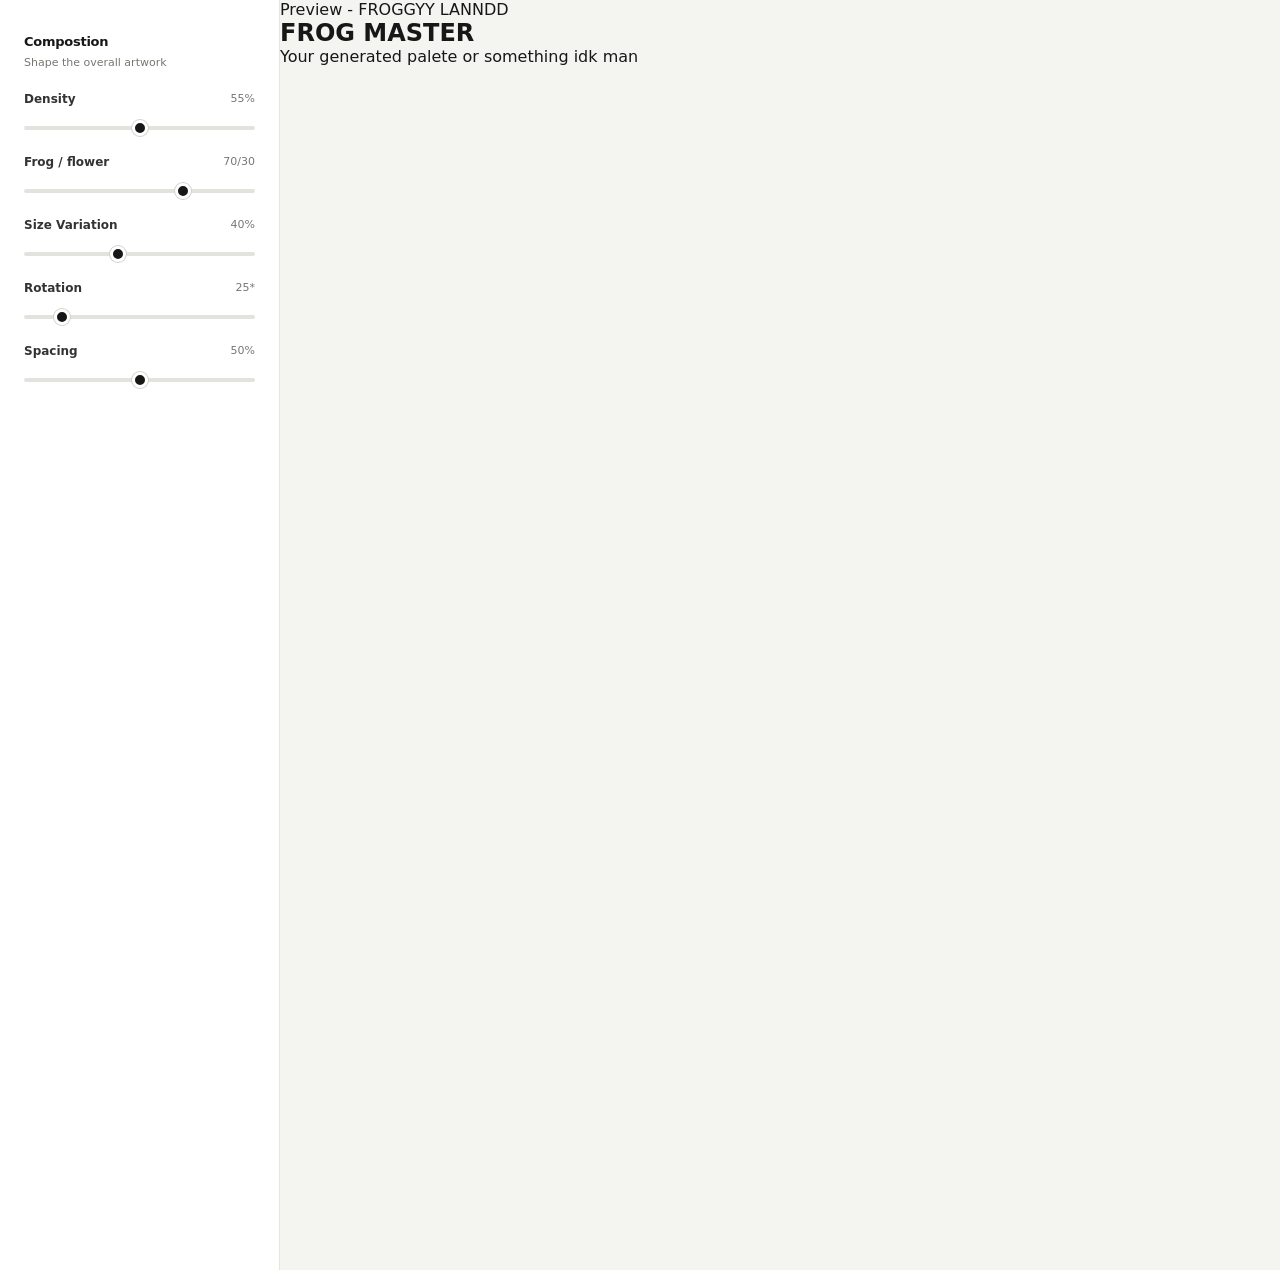
==== index.html @ 2e484131 "some basic ui for frog lala land" ====
<!DOCTYPE html>
<html land="en">
<head>
  <meta charset="UTF-8">
  <meta name="viewport" content="width=device-width, inital-scale=1.0">
  <title>Greeble - FROG ALALLA</title>
  <link rel="stylesheet" href="style.css">

</head>
<body>
  <div class="app">
    <main class="workspace">
      <aside class="sidebar sidebar-left">
        <div class="panel-section">
          <div class="section-heading">
            <h2>Compostion</h2>
            <p>Shape the overall artwork</p>
          </div>

          <div class="control">
            <div class="control-header">
              <label for="density">Density</label>
              <span id="densityValue">55%</span>
            </div>
            <input
              type="range"
              id="density"
              min="10"
              max="100"
              value="55">
          </div>
          <div class="control">
            <div class="control-header">
              <label for="motifRatio">Frog / flower</label>
              <span id="motifRatioValue">70/30</span>
            </div>
            <input
              type="range"
              id="motifRatio"
              min="0"
              max="100"
              value="70">
          </div>
          <div class="control">
            <div class="control-header">
              <label for="sizeVariation">Size Variation</label>
              <span id="sizeVariationValue">40%</span>
            </div>
            <input
              type="range"
              id="sizeVariation"
              min="0"
              max="100"
              value="40">
          </div>
          <div class="control">
            <div class="control-header">
              <label for="rotation">Rotation</label>
              <span id="rotationValue">25*</span>
            </div>
            <input
              type="range"
              id="rotation"
              min="0"
              max="180"
              value="25">
          </div>
          <div class="control">
            <div class="control-header">
              <label for="spacing">Spacing</label>
              <span id="spacingValue">50%</span>
            </div>
            <input
              type="range"
              id="spacing"
              min="0"
              max="100"
              value="50">
          </div>

        </div>
      </aside>

      <section class="canvas-area">
        <div class="canvas-header">
          <div class="canvas-title">
            <span class="eyeborw"> Preview - FROGGYY LANNDD</span>
            <h1 id="patternTitle"> FROG MASTER</h1>
            <p> Your generated palete or something idk man</p>
          </div>
        </div>

        <div class="canvas-wrapper">
          <div class="canvas-frame">
            <canvas 
              id="canvas"
              width="1200"
              height="1200">
            </canvas>
          </div>
        </div>
        
      </section>
    </main>
  </div>
</body>
</html>
---- style.css ----
* {
    box-sizing: border-box;
    margin: 0;
    padding: 0;
}
:root {
    --background: #f4f4f1;
    --surface: white;
    --surface-soft: #fafaf8;
    --border: #e6e6e0;
    --border-dark: #d5d5ce;
    --text: #171717;
    --muted: #777771;
    --subtle: #a2a29b;
    --radius-lg: 24px;
    --radius-md: 14px;
    --radius-sm: 10px;

}

html,
body{
    width: 100%;
    min-height: 100%;
}

body {
    min-height: 100vh;
    background: var(--background);
    color: var(--text);
    font-family: 
        Inter, 
        ui-sans-serif, 
        system-ui, 
        -apple-system, 
        BlinkMacSystemFont, 
        'Segoe UI', 
        sans-serif;
}

button,
input{
    font: inherit;
}
button{
    border: 0;
    cursor: pointer;
}
.app{
    min-height: 100vh;

}



.workspace{
    min-height: 100vh;
    display: grid;
    grid-template-columns: 
        minmax(230px, 280px)
        minmax(500px, 1fr)
        minmax(230px,290px);
}
.sidebar{
    min-height: 100vh;
    padding: 34px 24px 24px;
    background: var(--surface);
}
.sidebar-left{
    border-right: 1px solid var(--border);
}
.sidebar-right{
    border-left: 1px solid var(--border);
}
.panel-section{
    padding-bottom: 27px;
    margin-bottom: 27px;
    border-bottom: 1px solid var(--border)
}

.panel-section:last-of-type{
    border-bottom: 0;
}


.section-heading{
    margin-bottom: 22px;
}

.section-heading h2{
    font-size: 13px;
    line-height: 1.2;
    font-weight: 750;
    letter-spacing: -0.02em;
}
.section-heading p{
    margin-top: 5px;
    color: var(--muted);
    font-size: 11px;
    line-height: 1.4;
}
.control{
    margin-bottom: 21px;
}
.control:last-child{
    margin-bottom: 0;
}

.control-header{
    display: flex;
    align-items: center;
    justify-content: space-between;
    margin-bottom: 9px;
}

.control-header label,
.field > label {
    color: #333;
    font-size: 12px;
    font-weight: 600;
}
.control-header span{
    color: var(--muted);
    font-size: 11px;
    font-variant-numeric: tabular-nums;
}

input[type="range"] {
    width: 100%;
    height: 4px;
    appearance: none;
    outline: none;
    cursor: pointer;
    background: #e3e3de;
    border-radius: 999px;
}
input[type="range"]::-webkit-slider-thumb {
  width: 16px;
  height: 16px;
  appearance: none;
  border: 3px solid white;
  border-radius: 50%;
  background: var(--text);
  box-shadow: 0 0 0 1px #d2d2cc;
}

input[type="range"]::-moz-range-thumb {
  width: 12px;
  height: 12px;
  border: 3px solid white;
  border-radius: 50%;
  background: var(--text);
  box-shadow: 0 0 0 1px #d2d2cc;
}

.field {
  margin-bottom: 21px;
}

.field:last-child {
  margin-bottom: 0;
}

.field > label {
  display: block;
  margin-bottom: 8px;
}

.field input[type="text"] {
  width: 100%;
  height: 40px;
  padding: 0 12px;
  outline: none;
  border: 1px solid var(--border);
  border-radius: var(--radius-sm);
  background: var(--surface-soft);
  color: var(--text);
  font-size: 12px;
  transition:
    border-color 0.15s ease,
    background 0.15s ease;
}

.field input[type="text"]:focus {
  border-color: #bdbdb6;
  background: white;
}

.field input::placeholder {
  color: #aaa9a3;
}
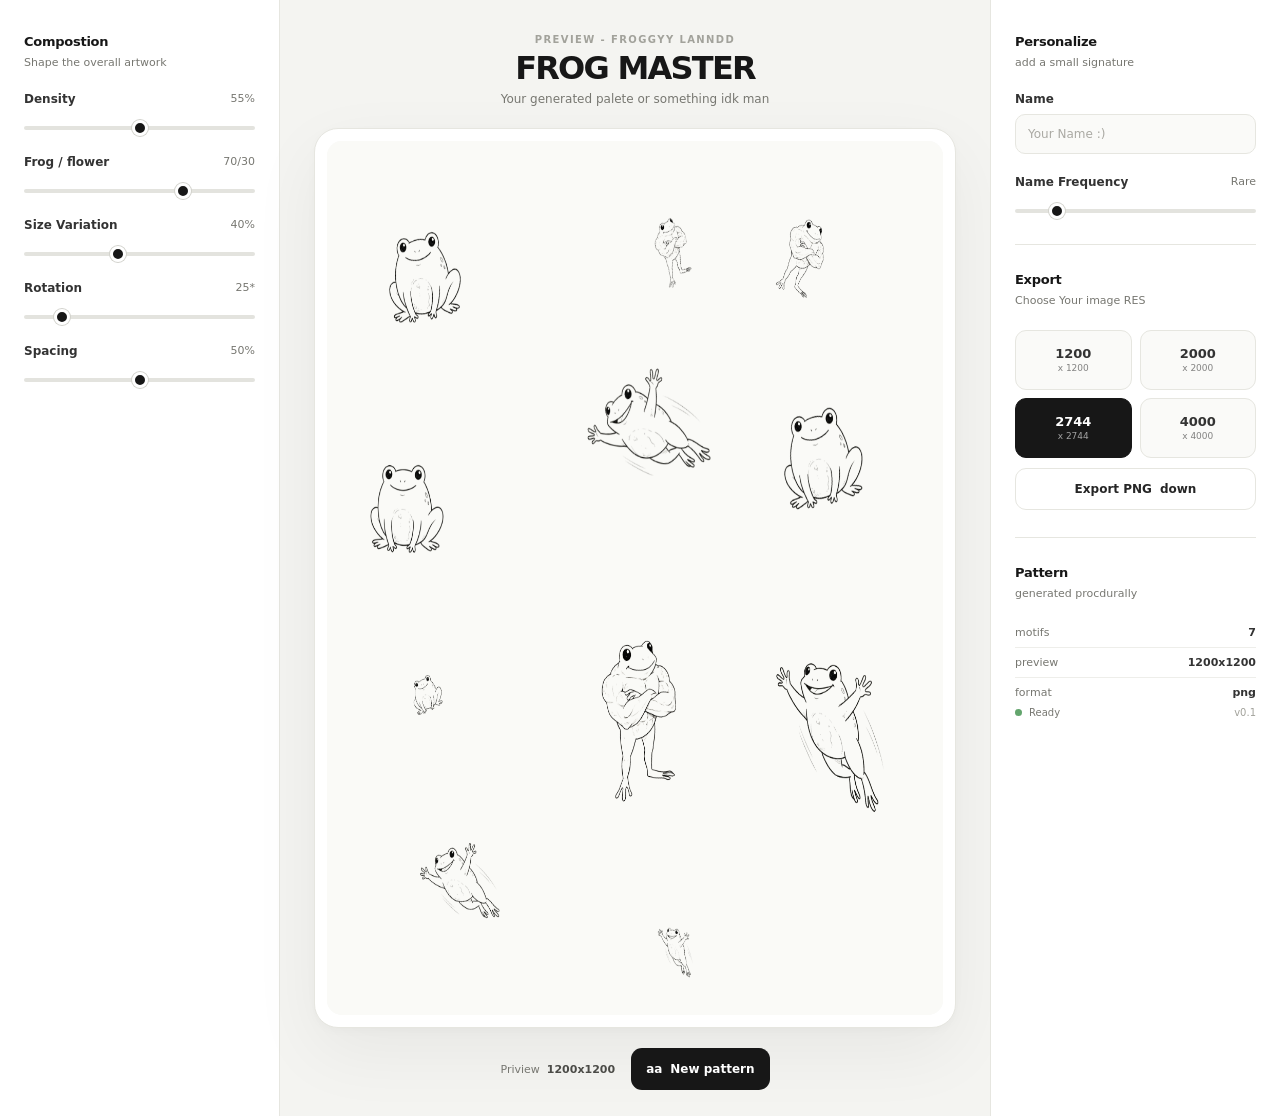
==== commit 2040993c: "12312" ====
--- a/index.html
+++ b/index.html
@@ -1,8 +1,8 @@
 <!DOCTYPE html>
-<html land="en">
+<html lang="en">
 <head>
   <meta charset="UTF-8">
-  <meta name="viewport" content="width=device-width, inital-scale=1.0">
+  <meta name="viewport" content="width=device-width, initial-scale=1.0">
   <title>Greeble - FROG ALALLA</title>
   <link rel="stylesheet" href="style.css">
 
@@ -84,7 +84,7 @@
       <section class="canvas-area">
         <div class="canvas-header">
           <div class="canvas-title">
-            <span class="eyeborw"> Preview - FROGGYY LANNDD</span>
+            <span class="eyebrow"> Preview - FROGGYY LANNDD</span>
             <h1 id="patternTitle"> FROG MASTER</h1>
             <p> Your generated palete or something idk man</p>
           </div>
@@ -99,9 +99,132 @@
             </canvas>
           </div>
         </div>
-        
+        <div class="canvas-controls">
+          <div class="preview-resolution">
+            <span> Priview</span>
+            <strong>1200x1200</strong>
+          </div>
+          <button
+            class="button button-primary"
+            id="randomizeSeed"
+            type="button">
+          <span>aa</span>
+          New pattern
+          </button>
+        </div>
       </section>
+      <aside class="sidebar sidebar-right">
+        <div class="panel-section">
+          <div class="section-heading">
+          <h2>Personalize</h2>
+          <p>add a small signature</p>
+          </div>
+
+        <div class="field">
+          <label for="name"> Name</label>
+          <input
+            type="text"
+            id="name"
+            placeholder="Your Name :)"
+            maxlength="24"
+            autocomplete="off">
+
+        </div>
+        <div class="control">
+          <div class="control-header">
+            <label for="nameFrequency">
+              Name Frequency
+            </label>
+            <span id="nameFrequencyValue">
+              Rare
+            </span>
+          </div>
+          <input
+            type="range"
+            id="nameFrequency"
+            min="0"
+            max="100"
+            value="15">
+          </div>
+        </div>
+        <div class="panel-section">
+          <div class="section-heading">
+            <h2>Export</h2>
+            <p>Choose Your image RES</p>
+          </div>
+          <div class="resolution-grid">
+            <button
+              class="resolution-option"
+              data-resoltuion="1200"
+              type="button"
+              >
+              <strong>1200</strong>
+              <span>x 1200</span>
+            </button>
+            <button
+              class="resolution-option"
+              data-resoltuion="200"
+              type="button"
+              >
+              <strong>2000</strong>
+              <span>x 2000</span>
+            </button>
+            <button
+              class="resolution-option active"
+              data-resoltuion="2744"
+              type="button"
+              >
+              <strong>2744</strong>
+              <span>x 2744</span>
+            </button>
+            <button
+              class="resolution-option"
+              data-resoltuion="4000"
+              type="button"
+              >
+              <strong>4000</strong>
+              <span>x 4000</span>
+            </button>
+
+          </div>
+          <button
+            class="button button-secondary full-button"
+            id="export"
+            type="button">
+            Export PNG
+            <span>down</span>
+          </button>
+        </div>
+        <div class="panel-seciton pattern-info">
+          <div class="section-heading">
+            <h2>Pattern</h2>
+            <p>generated procdurally</p>
+          </div>
+          <div class="info-row">
+            <span>motifs</span>
+            <strong>7</strong>
+          </div>
+          <div class="info-row">
+            <span>preview</span>
+            <strong>1200x1200</strong>
+          </div>
+          <div class="info-row">
+            <span>format</span>
+            <strong>png</strong>
+          </div>
+        </div>
+        <div class="sidebar-footer">
+          <div class="status">
+            <span class="status-dot"></span>
+            <span>Ready</span>
+          </div>
+          <span class="version">
+            v0.1
+          </span>
+        </div>
+      </aside>
     </main>
   </div>
+  <script src="script.js"></script>
 </body>
 </html>
--- a/style.css
+++ b/style.css
@@ -190,3 +190,315 @@
   color: #aaa9a3;
 }
 
+.button {
+  min-height: 42px;
+  padding: 0 15px;
+  display: inline-flex;
+  align-items: center;
+  justify-content: center;
+  gap: 8px;
+  border-radius: 11px;
+  font-size: 12px;
+  font-weight: 650;
+  transition:
+    transform 0.15s ease,
+    background 0.15s ease,
+    border-color 0.15s ease;
+}
+
+.button:hover {
+  transform: translateY(-1px);
+}
+
+.button:active {
+  transform: translateY(0);
+}
+
+.button-primary {
+  color: white;
+  background: var(--text);
+}
+
+.button-primary:hover {
+  background: #292929;
+}
+
+.button-secondary {
+  color: #262626;
+  background: white;
+  border: 1px solid var(--border);
+}
+
+.button-secondary:hover {
+  background: #f8f8f6;
+}
+
+.full-button {
+  width: 100%;
+}
+.canvas-area{
+    min-width: 0;
+    min-height: 100vh;
+    padding: 34px 34px 26px;
+    display: flex;
+    flex-direction: column;
+}
+.canvas-header{
+    flex-shrink: 0;
+    text-align: center;
+    margin-bottom: 22px;
+}
+.canvas-title .eyebrow{
+    display: block;
+    margin-bottom: 7px;
+    color: var(--subtle);
+    font-size: 10px;
+    font-weight: 750;
+    letter-spacing: 0.14em;
+    text-transform: uppercase;
+}
+.canvas-title h1 {
+  font-size: clamp(25px, 2.5vw, 36px);
+  line-height: 1;
+  font-weight: 780;
+  letter-spacing: -0.055em;
+}
+
+.canvas-title p {
+  margin-top: 8px;
+  color: var(--muted);
+  font-size: 12px;
+}
+
+.canvas-wrapper {
+  flex: 1;
+  min-height: 0;
+  display: flex;
+  align-items: center;
+  justify-content: center;
+}
+
+.canvas-frame {
+  width: min(100vh, 1000px);
+  height: min(100vh, 1000px);
+  max-width: 100%;
+  max-height: 100%;
+  padding: 12px;
+  aspect-ratio: 1;
+  background: white;
+  border: 1px solid var(--border);
+  border-radius: var(--radius-lg);
+  box-shadow:
+    0 24px 70px rgba(0, 0, 0, 0.055),
+    0 3px 10px rgba(0, 0, 0, 0.025);
+}
+
+#canvas {
+  width: 100%;
+  height: 100%;
+  display: block;
+  border-radius: 15px;
+  background: #fafaf7;
+}
+.canvas-controls {
+  flex-shrink: 0;
+  margin-top: 20px;
+  display: flex;
+  align-items: center;
+  justify-content: center;
+  gap: 16px;
+}
+
+.preview-resolution {
+  display: flex;
+  align-items: center;
+  gap: 7px;
+  color: var(--muted);
+  font-size: 11px;
+}
+
+.preview-resolution strong {
+  color: #4b4b47;
+  font-weight: 650;
+  font-variant-numeric: tabular-nums;
+}
+
+.resolution-grid {
+  display: grid;
+  grid-template-columns: 1fr 1fr;
+  gap: 8px;
+  margin-bottom: 10px;
+}
+
+.resolution-option {
+  min-height: 60px;
+  padding: 8px;
+  display: flex;
+  flex-direction: column;
+  align-items: center;
+  justify-content: center;
+  gap: 2px;
+  border: 1px solid var(--border);
+  border-radius: 11px;
+  background: var(--surface-soft);
+  color: #333;
+  transition:
+    transform 0.15s ease,
+    background 0.15s ease,
+    border-color 0.15s ease;
+}
+
+.resolution-option:hover {
+  transform: translateY(-1px);
+  background: white;
+  border-color: var(--border-dark);
+}
+
+.resolution-option.active {
+  color: white;
+  background: var(--text);
+  border-color: var(--text);
+}
+
+.resolution-option strong {
+  font-size: 13px;
+  font-weight: 700;
+  font-variant-numeric: tabular-nums;
+}
+
+.resolution-option span {
+  font-size: 9px;
+  opacity: 0.6;
+}
+.pattern-info .section-heading {
+  margin-bottom: 17px;
+}
+
+.info-row {
+  display: flex;
+  align-items: center;
+  justify-content: space-between;
+  padding: 8px 0;
+  border-bottom: 1px solid #eeeeea;
+  font-size: 11px;
+}
+
+.info-row:last-child {
+  border-bottom: 0;
+}
+
+.info-row span {
+  color: var(--muted);
+}
+
+.info-row strong {
+  color: #333;
+  font-weight: 650;
+}
+.sidebar-footer {
+  display: flex;
+  align-items: center;
+  justify-content: space-between;
+  margin-top: auto;
+}
+
+.status {
+  display: flex;
+  align-items: center;
+  gap: 7px;
+  color: var(--muted);
+  font-size: 10px;
+}
+
+.status-dot {
+  width: 7px;
+  height: 7px;
+  border-radius: 50%;
+  background: #63a56d;
+}
+
+.version {
+  color: var(--subtle);
+  font-size: 10px;
+}
+::-webkit-scrollbar {
+  width: 7px;
+}
+
+::-webkit-scrollbar-track {
+  background: transparent;
+}
+
+::-webkit-scrollbar-thumb {
+  background: #d7d7d1;
+  border-radius: 999px;
+}
+
+::-webkit-scrollbar-thumb:hover {
+  background: #c2c2bc;
+}
+@media (max-width: 1100px) {
+  .workspace {
+    grid-template-columns:
+      230px
+      minmax(420px, 1fr)
+      230px;
+  }
+
+  .sidebar {
+    padding-left: 18px;
+    padding-right: 18px;
+  }
+
+  .canvas-area {
+    padding-left: 24px;
+    padding-right: 24px;
+  }
+}
+
+@media (max-width: 850px) {
+  .workspace {
+    grid-template-columns: 200px minmax(0, 1fr);
+  }
+
+  .sidebar-right {
+    display: none;
+  }
+}
+
+@media (max-width: 650px) {
+  .workspace {
+    display: block;
+  }
+
+  .sidebar {
+    min-height: auto;
+    border: 0;
+    border-bottom: 1px solid var(--border);
+  }
+
+  .sidebar-left {
+    border-bottom: 1px solid var(--border);
+  }
+
+  .sidebar-right {
+    display: block;
+    border: 0;
+    border-top: 1px solid var(--border);
+  }
+
+  .canvas-area {
+    min-height: 700px;
+    padding: 28px 16px;
+  }
+
+  .canvas-frame {
+    width: min(88vw, 650px);
+    height: auto;
+  }
+
+  .canvas-controls {
+    flex-direction: column;
+    gap: 10px;
+  }
+}
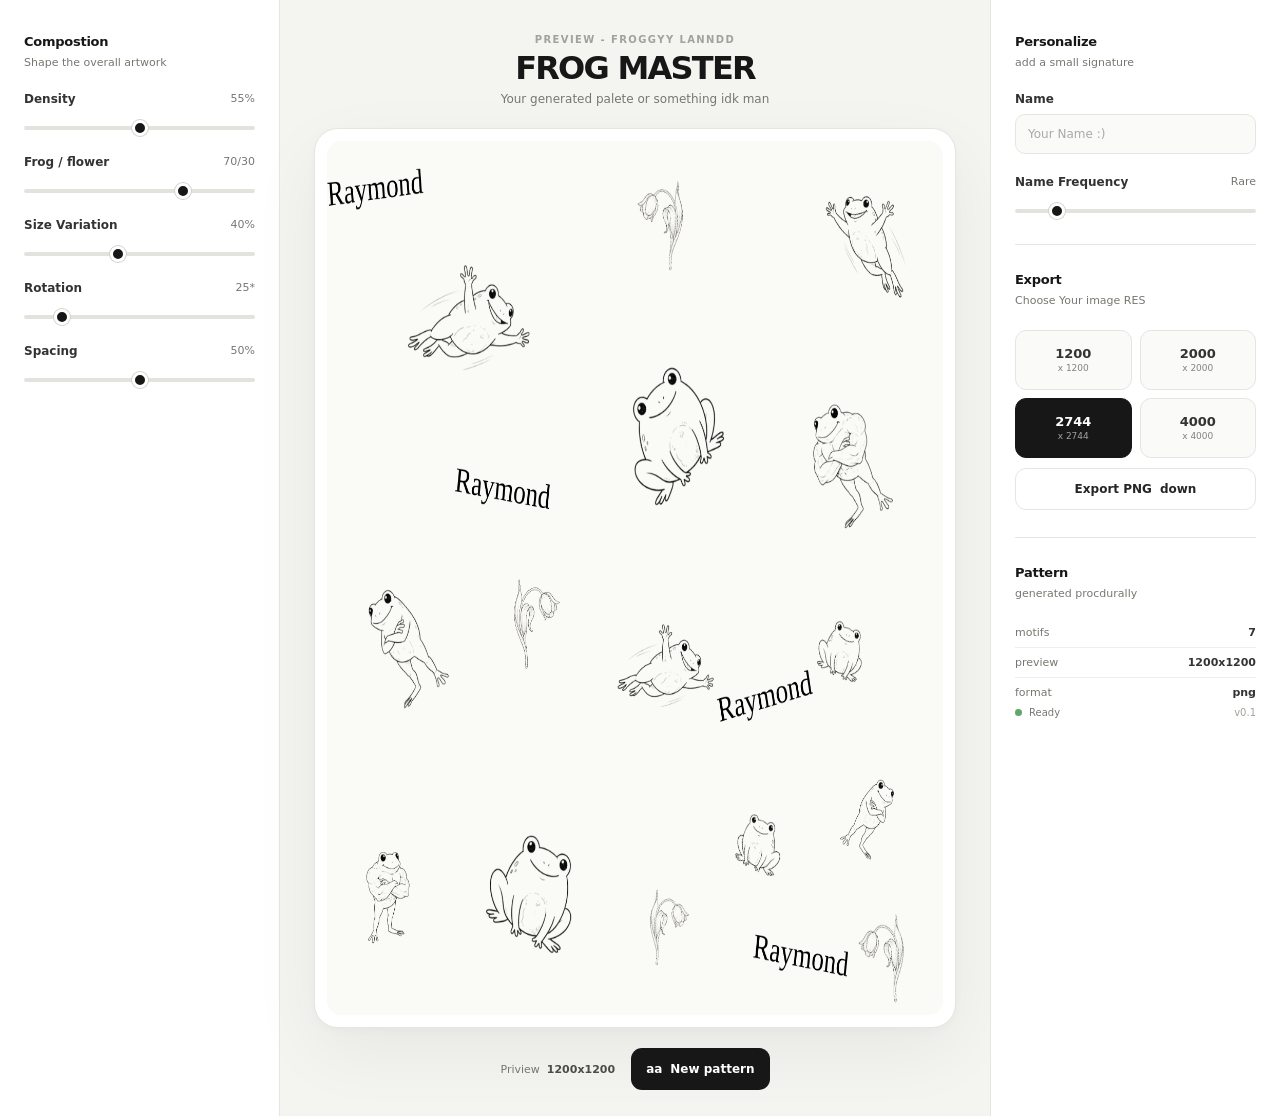
==== commit d75f6fc6: "basic procedral pattern with hand drawn frogs and flowers and placeholder name + basic collsion algo" ====
--- a/index.html
+++ b/index.html
@@ -5,7 +5,7 @@
   <meta name="viewport" content="width=device-width, initial-scale=1.0">
   <title>Greeble - FROG ALALLA</title>
   <link rel="stylesheet" href="style.css">
-
+  <style> @import url('https://fonts.googleapis.com/css2?family=Love+Light&display=swap'); </style>
 </head>
 <body>
   <div class="app">
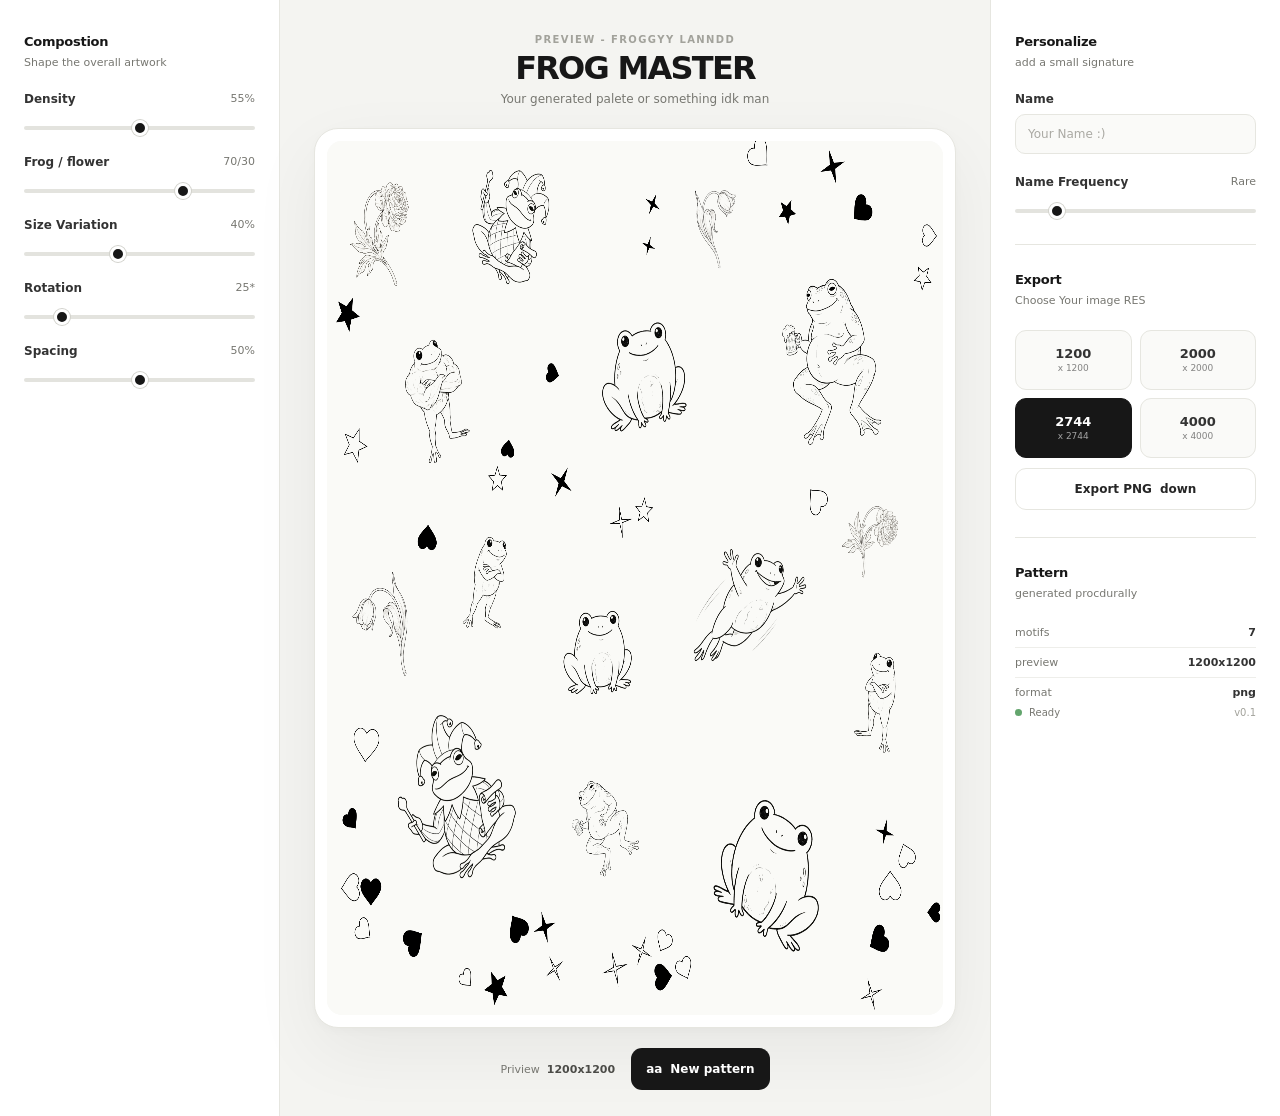
==== commit f7cc69ac: "sorted script.js into two files, changed collsio nborders" ====
--- a/index.html
+++ b/index.html
@@ -94,8 +94,8 @@
           <div class="canvas-frame">
             <canvas 
               id="canvas"
-              width="1200"
-              height="1200">
+              width="2400"
+              height="2400">
             </canvas>
           </div>
         </div>
@@ -225,6 +225,7 @@
       </aside>
     </main>
   </div>
-  <script src="script.js"></script>
+  <script src="shapes.js"></script>
+  <script type="module" src="script.js"></script>
 </body>
 </html>
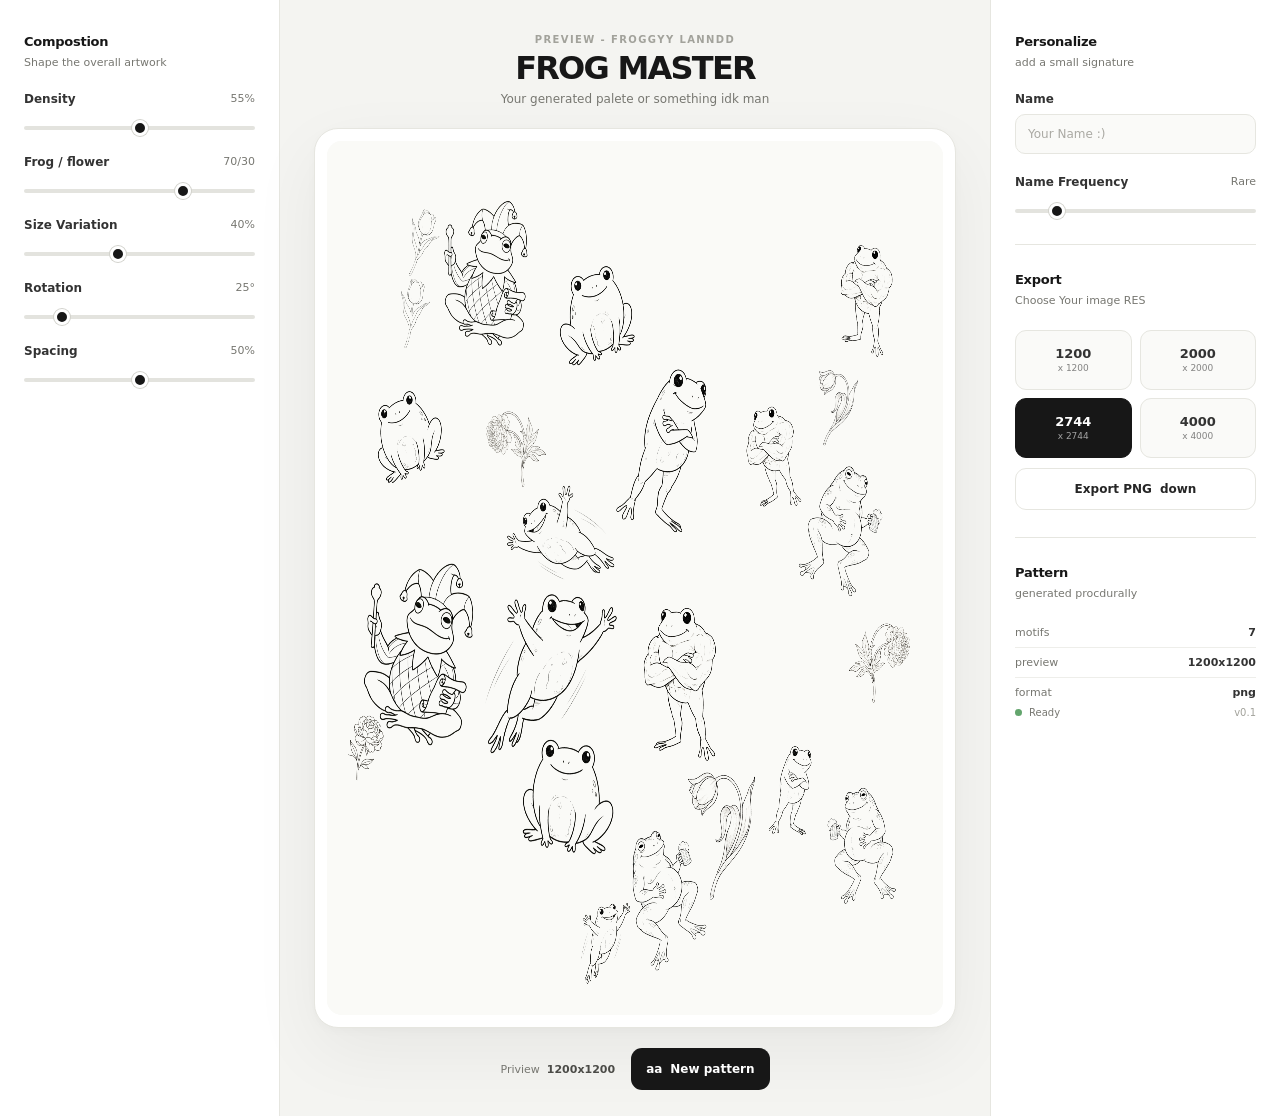
==== commit 010655ee: "updated ui so everthing connects, updated collison so name is someone fixed up with pixel collison s" ====
--- a/index.html
+++ b/index.html
@@ -155,7 +155,7 @@
           <div class="resolution-grid">
             <button
               class="resolution-option"
-              data-resoltuion="1200"
+              data-resolution="1200"
               type="button"
               >
               <strong>1200</strong>
@@ -163,7 +163,7 @@
             </button>
             <button
               class="resolution-option"
-              data-resoltuion="200"
+              data-resolution="200"
               type="button"
               >
               <strong>2000</strong>
@@ -171,7 +171,7 @@
             </button>
             <button
               class="resolution-option active"
-              data-resoltuion="2744"
+              data-resolution="2744"
               type="button"
               >
               <strong>2744</strong>
@@ -179,7 +179,7 @@
             </button>
             <button
               class="resolution-option"
-              data-resoltuion="4000"
+              data-resolution="4000"
               type="button"
               >
               <strong>4000</strong>
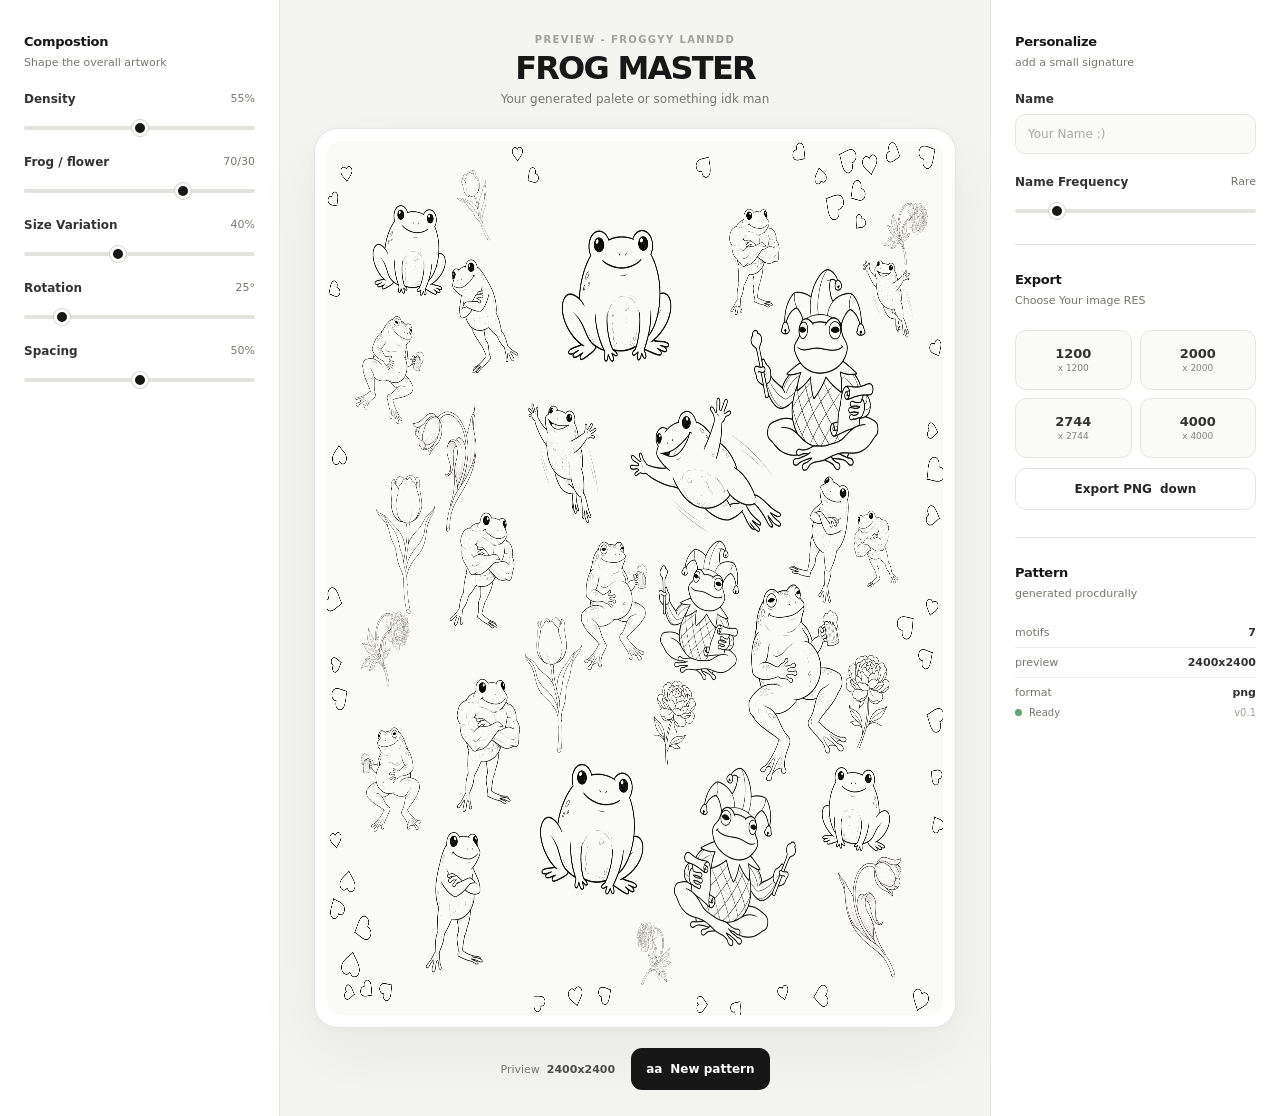
==== commit ea195154: "added fillers back in, removed filled in fillers so it looks cleaner, cleaned up code with gemini an" ====
--- a/index.html
+++ b/index.html
@@ -102,7 +102,7 @@
         <div class="canvas-controls">
           <div class="preview-resolution">
             <span> Priview</span>
-            <strong>1200x1200</strong>
+            <strong>2400x2400</strong>
           </div>
           <button
             class="button button-primary"
@@ -170,7 +170,7 @@
               <span>x 2000</span>
             </button>
             <button
-              class="resolution-option active"
+              class="resolution-option"
               data-resolution="2744"
               type="button"
               >
@@ -206,7 +206,7 @@
           </div>
           <div class="info-row">
             <span>preview</span>
-            <strong>1200x1200</strong>
+            <strong>2400x2400</strong>
           </div>
           <div class="info-row">
             <span>format</span>
